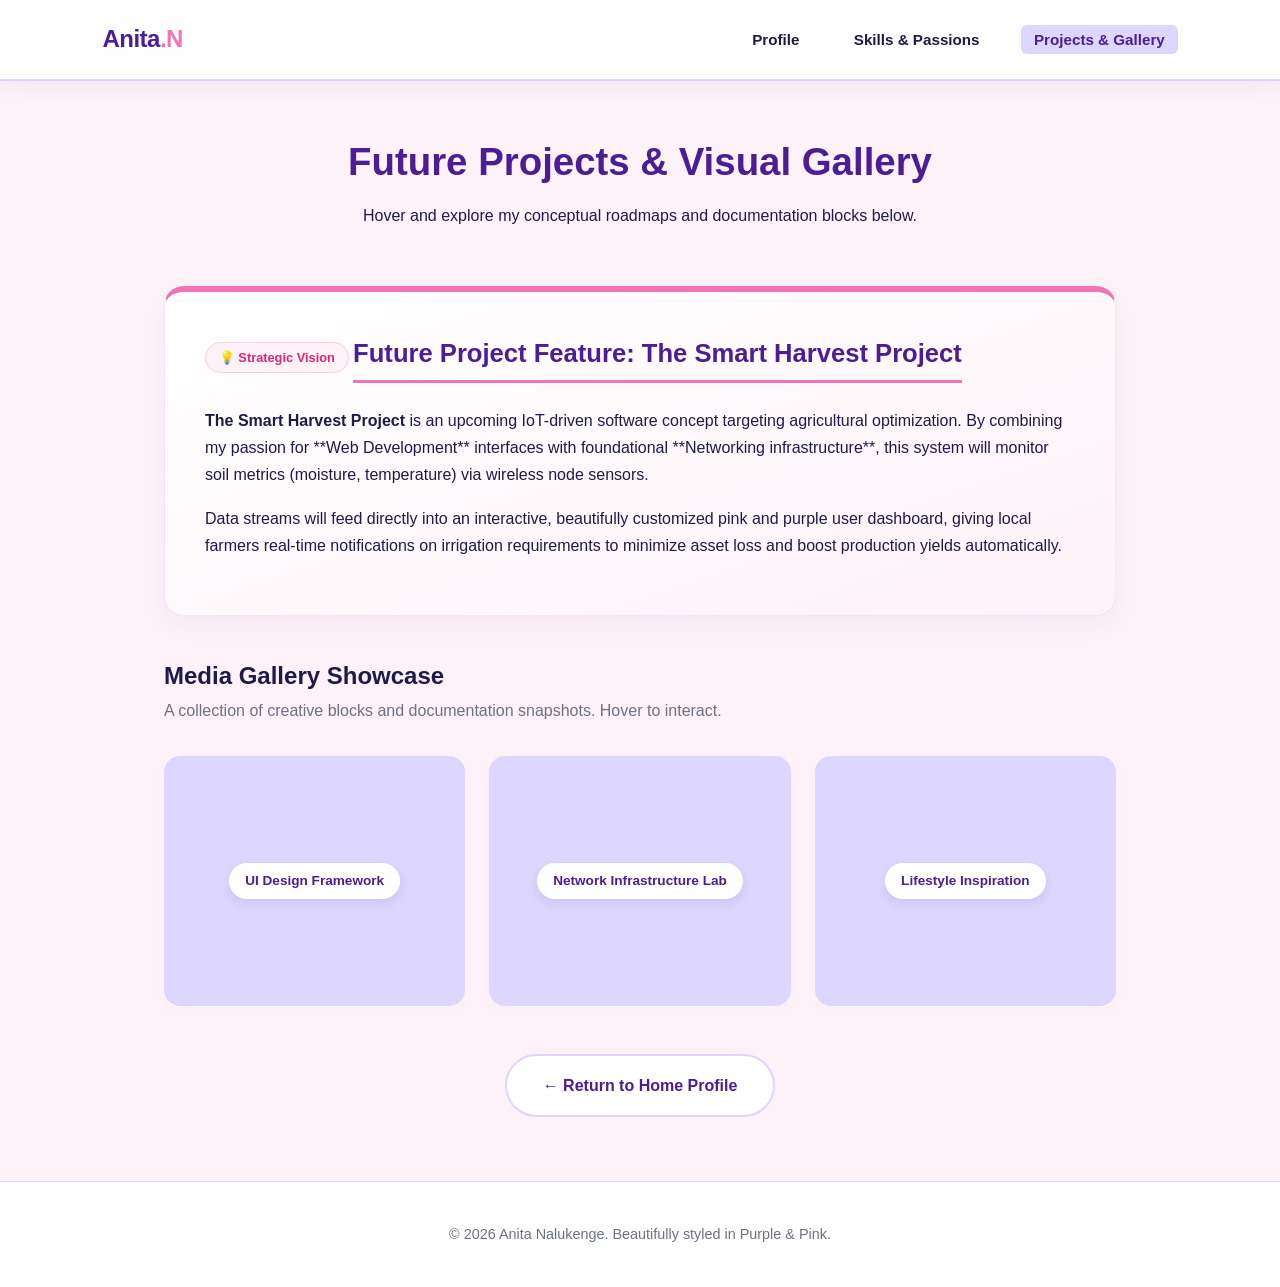
==== projects.html @ be6f803d "Initial commit of my pink and purple portfolio" ====
<!DOCTYPE html>
<html lang="en">
<head>
    <meta charset="UTF-8">
    <meta name="viewport" content="width=device-width, initial-scale=1.0">
    <title>Anita Nalukenge | Projects & Gallery</title>
    <link rel="stylesheet" href="style.css">
</head>
<body>

    <nav class="navbar">
        <div class="logo">Anita<span>.N</span></div>
        <ul class="nav-links">
            <li><a href="index.html">Profile</a></li>
            <li><a href="skills.html">Skills & Passions</a></li>
            <li><a href="projects.html" class="active">Projects & Gallery</a></li>
        </ul>
    </nav>

    <main class="container">
        
        <header class="section-header">
            <h1>Future Projects & Visual Gallery</h1>
            <p>Hover and explore my conceptual roadmaps and documentation blocks below.</p>
        </header>

        <!-- Future Projects: Smart Harvest Highlight -->
        <section class="content-block">
            <div class="card smart-harvest-card">
                <div class="achievement-badge">💡 Strategic Vision</div>
                <h2>Future Project Feature: The Smart Harvest Project</h2>
                <p><strong>The Smart Harvest Project</strong> is an upcoming IoT-driven software concept targeting agricultural optimization. By combining my passion for **Web Development** interfaces with foundational **Networking infrastructure**, this system will monitor soil metrics (moisture, temperature) via wireless node sensors.</p>
                <p>Data streams will feed directly into an interactive, beautifully customized pink and purple user dashboard, giving local farmers real-time notifications on irrigation requirements to minimize asset loss and boost production yields automatically.</p>
            </div>
        </section>

        <!-- Gallery Section with Active Photo Placeholders -->
        <section class="content-block">
            <h2>Media Gallery Showcase</h2>
            <p class="section-subtitle">A collection of creative blocks and documentation snapshots. Hover to interact.</p>
            
            <div class="interactive-gallery-grid">
                
                <!-- Active Photo Placeholder 1 -->
                <div class="gallery-card">
                    <div class="active-photo-box">
                        <span class="fallback-label">UI Design Framework</span>
                        <div class="photo-overlay">
                            <h3>Boutique Interface Layout</h3>
                            <p>Fine-tuning CSS properties for luxury brand representation on responsive modern viewports.</p>
                        </div>
                    </div>
                </div>

                <!-- Active Photo Placeholder 2 -->
                <div class="gallery-card">
                    <div class="active-photo-box">
                        <span class="fallback-label">Network Infrastructure Lab</span>
                        <div class="photo-overlay">
                            <h3>Packet Routing Nodes</h3>
                            <p>Mapping out communication channels and data delivery mechanisms for the Smart Harvest platform.</p>
                        </div>
                    </div>
                </div>

                <!-- Active Photo Placeholder 3 -->
                <div class="gallery-card">
                    <div class="active-photo-box">
                        <span class="fallback-label">Lifestyle Inspiration</span>
                        <div class="photo-overlay">
                            <h3>Aesthetic & Typography Curation</h3>
                            <p>Drawing structure, geometric balances, and styling layouts from visual restaurant decors.</p>
                        </div>
                    </div>
                </div>

            </div>
        </section>

        <!-- Loop back navigation safely -->
        <div class="page-flow-container">
            <a href="index.html" class="flow-btn back-btn">&larr; Return to Home Profile</a>
        </div>

    </main>

    <footer>
        <p>&copy; 2026 Anita Nalukenge. Beautifully styled in Purple & Pink.</p>
    </footer>

</body>
</html>
---- style.css ----
/* Color Palette Settings */
:root {
    --deep-purple: #4c1d95;    /* Vibrant Royal Purple */
    --light-purple: #ddd6fe;   /* Soft Pastel Lavender */
    --vibrant-pink: #f472b6;   /* Bright Pink Accents */
    --light-pink: #fdf2f8;     /* Ultra-Soft Warm Background */
    --card-bg: #ffffff;
    --dark-text: #1e1b4b;      /* Ink Blue/Black */
    --muted-text: #6b7280;     /* Soft slate gray */
}

/* Base Document Styling */
* {
    margin: 0;
    padding: 0;
    box-sizing: border-box;
    font-family: 'Segoe UI', Tahoma, Geneva, Verdana, sans-serif;
}

body {
    background-color: var(--light-pink);
    color: var(--dark-text);
    line-height: 1.7;
}

/* Sticky Navigation Layout */
.navbar {
    display: flex;
    justify-content: space-between;
    align-items: center;
    padding: 1.2rem 8%;
    background: rgba(255, 255, 255, 0.9);
    backdrop-filter: blur(12px);
    position: sticky;
    top: 0;
    z-index: 1000;
    box-shadow: 0 4px 20px rgba(76, 29, 149, 0.06);
    border-bottom: 2px solid var(--light-purple);
}

.navbar .logo {
    font-size: 1.5rem;
    font-weight: 800;
    color: var(--deep-purple);
    letter-spacing: -0.5px;
}

.navbar .logo span {
    color: var(--vibrant-pink);
}

.nav-links {
    display: flex;
    list-style: none;
    gap: 1.8rem;
}

.nav-links a {
    text-decoration: none;
    color: var(--dark-text);
    font-weight: 600;
    font-size: 0.95rem;
    transition: all 0.3s ease;
    padding: 0.4rem 0.8rem;
    border-radius: 6px;
}

.nav-links a:hover, .nav-links a.active {
    color: var(--deep-purple);
    background-color: var(--light-purple);
}

/* Global Content Container Layout */
.container {
    max-width: 1000px;
    margin: 0 auto;
    padding: 3rem 1.5rem;
}

.section-header {
    text-align: center;
    margin-bottom: 3.5rem;
}

.section-header h1 {
    font-size: 2.4rem;
    color: var(--deep-purple);
    margin-bottom: 0.5rem;
}

/* Card Design Engine */
.card {
    background: var(--card-bg);
    padding: 2.5rem;
    border-radius: 20px;
    box-shadow: 0 10px 25px rgba(76, 29, 149, 0.04);
    border: 1px solid rgba(221, 214, 254, 0.5);
    margin-bottom: 2.5rem;
    transition: transform 0.3s ease;
}

.card:hover {
    transform: translateY(-2px);
}

.card h2 {
    color: var(--deep-purple);
    font-size: 1.6rem;
    margin-bottom: 1.5rem;
    display: inline-block;
    border-bottom: 3px solid var(--vibrant-pink);
    padding-bottom: 0.3rem;
}

/* Page 1 Specific Layout Elements */
.hero-section {
    text-align: center;
    padding: 2rem 0;
}

.hero-badge {
    display: inline-block;
    background: var(--light-purple);
    color: var(--deep-purple);
    padding: 0.4rem 1.2rem;
    border-radius: 50px;
    font-size: 0.85rem;
    font-weight: 700;
    text-transform: uppercase;
    margin-bottom: 1rem;
    letter-spacing: 0.5px;
}

.hero-section h1 {
    font-size: 3rem;
    color: var(--deep-purple);
    margin-bottom: 0.5rem;
}

.hero-section .subtitle {
    font-size: 1.1rem;
    color: var(--vibrant-pink);
    font-weight: 600;
    margin-bottom: 2.5rem;
}

.objective-item {
    display: flex;
    gap: 1rem;
    align-items: flex-start;
    margin-bottom: 1.2rem;
}

.bullet-heart {
    color: var(--vibrant-pink);
    font-size: 1.2rem;
}

.timeline-item {
    padding-left: 1.5rem;
    border-left: 3px solid var(--light-purple);
    margin-bottom: 2rem;
    position: relative;
}

.timeline-item::before {
    content: '';
    position: absolute;
    left: -8px;
    top: 6px;
    width: 13px;
    height: 13px;
    border-radius: 50%;
    background: var(--vibrant-pink);
}

.badge-tag {
    display: inline-block;
    font-size: 0.75rem;
    font-weight: bold;
    padding: 0.2rem 0.6rem;
    border-radius: 4px;
    margin-bottom: 0.4rem;
}

.purple-tag { background: var(--light-purple); color: var(--deep-purple); }
.pink-tag { background: #fce7f3; color: #db2777; }

/* Page 2 Specific Layout Elements */
.skill-detail-box {
    background: #fafafa;
    border-radius: 12px;
    padding: 1.5rem;
    margin-bottom: 1.5rem;
    border-left: 4px solid var(--deep-purple);
}

.skill-detail-box h3 {
    margin-bottom: 0.5rem;
    color: var(--dark-text);
}

.live-reference-card {
    background: var(--light-pink);
    border: 2px dashed var(--vibrant-pink);
    border-radius: 10px;
    padding: 1.2rem;
    margin-top: 1rem;
}

.ref-badge {
    font-size: 0.7rem;
    background: var(--vibrant-pink);
    color: white;
    padding: 0.1rem 0.5rem;
    border-radius: 4px;
    font-weight: bold;
    text-transform: uppercase;
}

.live-reference-card h4 {
    margin: 0.4rem 0 0.2rem 0;
    color: var(--deep-purple);
}

.attribute-grid {
    display: grid;
    grid-template-columns: repeat(auto-fit, minmax(250px, 1fr));
    gap: 1.5rem;
    margin-top: 1.5rem;
}

.attr-pill {
    background: var(--light-pink);
    padding: 1.2rem;
    border-radius: 14px;
    display: flex;
    gap: 1rem;
    align-items: flex-start;
    border: 1px solid rgba(244, 114, 182, 0.2);
}

.attr-icon {
    font-size: 1.8rem;
    background: white;
    padding: 0.4rem;
    border-radius: 10px;
    box-shadow: 0 4px 10px rgba(0,0,0,0.02);
}

/* Page 3 Smart Harvest Styling */
.smart-harvest-card {
    border-top: 6px solid var(--vibrant-pink);
    background: linear-gradient(to bottom right, #ffffff, var(--light-pink));
}

.achievement-badge {
    background: #fdf2f8;
    color: #db2777;
    border: 1px solid #fbcfe8;
    display: inline-block;
    padding: 0.2rem 0.8rem;
    font-size: 0.8rem;
    font-weight: bold;
    border-radius: 30px;
    margin-bottom: 0.8rem;
}

.smart-harvest-card p {
    margin-bottom: 1rem;
}

/* ACTIVE PHOTO PLACEHOLDERS (Gallery Block) */
.section-subtitle {
    color: var(--muted-text);
    margin-bottom: 2rem;
}

.interactive-gallery-grid {
    display: grid;
    grid-template-columns: repeat(auto-fit, minmax(280px, 1fr));
    gap: 1.5rem;
}

.gallery-card {
    border-radius: 16px;
    overflow: hidden;
    background: white;
    box-shadow: 0 4px 15px rgba(0,0,0,0.02);
}

.active-photo-box {
    position: relative;
    height: 250px;
    /* Soft textured patterned background representing empty image slots gracefully */
    background-color: var(--light-purple);
    background-image: radial-gradient(var(--vibrant-pink) 0.6px, transparent 0.6px);
    background-size: 16px 16px;
    display: flex;
    justify-content: center;
    align-items: center;
    transition: all 0.4s cubic-bezier(0.16, 1, 0.3, 1);
}

.fallback-label {
    font-weight: bold;
    font-size: 0.85rem;
    color: var(--deep-purple);
    background: white;
    padding: 0.4rem 1rem;
    border-radius: 30px;
    box-shadow: 0 4px 10px rgba(76, 29, 149, 0.1);
    transition: opacity 0.3s ease;
}

/* Active Hover Layer CSS Overlay */
.photo-overlay {
    position: absolute;
    top: 0;
    left: 0;
    width: 100%;
    height: 100%;
    background: linear-gradient(135deg, rgba(76, 29, 149, 0.95) 0%, rgba(244, 114, 182, 0.95) 100%);
    padding: 2rem;
    display: flex;
    flex-direction: column;
    justify-content: center;
    opacity: 0;
    transform: translateY(10px);
    transition: all 0.35s ease;
}

.photo-overlay h3 {
    color: white;
    font-size: 1.2rem;
    margin-bottom: 0.5rem;
}

.photo-overlay p {
    color: var(--light-pink);
    font-size: 0.88rem;
}

/* Active Hover State Actions */
.active-photo-box:hover .fallback-label {
    opacity: 0;
}

.active-photo-box:hover .photo-overlay {
    opacity: 1;
    transform: translateY(0);
}

/* Page Interconnectivity Flow Buttons */
.page-flow-container {
    display: flex;
    justify-content: center;
    margin: 3rem 0 1rem 0;
}

.flow-btn {
    text-decoration: none;
    background: linear-gradient(135deg, var(--deep-purple) 0%, #6d28d9 100%);
    color: white;
    padding: 1rem 2.2rem;
    border-radius: 50px;
    font-weight: 700;
    box-shadow: 0 10px 20px rgba(76, 29, 149, 0.2);
    transition: all 0.3s ease;
}

.flow-btn:hover {
    transform: translateY(-3px);
    box-shadow: 0 15px 25px rgba(244, 114, 182, 0.3);
    background: linear-gradient(135deg, #6d28d9 0%, var(--vibrant-pink) 100%);
}

.flow-btn.back-btn {
    background: white;
    color: var(--deep-purple);
    border: 2px solid var(--light-purple);
    box-shadow: none;
}

.flow-btn.back-btn:hover {
    background: var(--light-purple);
    color: var(--deep-purple);
    transform: translateY(-2px);
}

/* Unified Footer Styling */
footer {
    text-align: center;
    padding: 2.5rem;
    background: white;
    color: var(--muted-text);
    font-size: 0.9rem;
    border-top: 1px solid var(--light-purple);
}
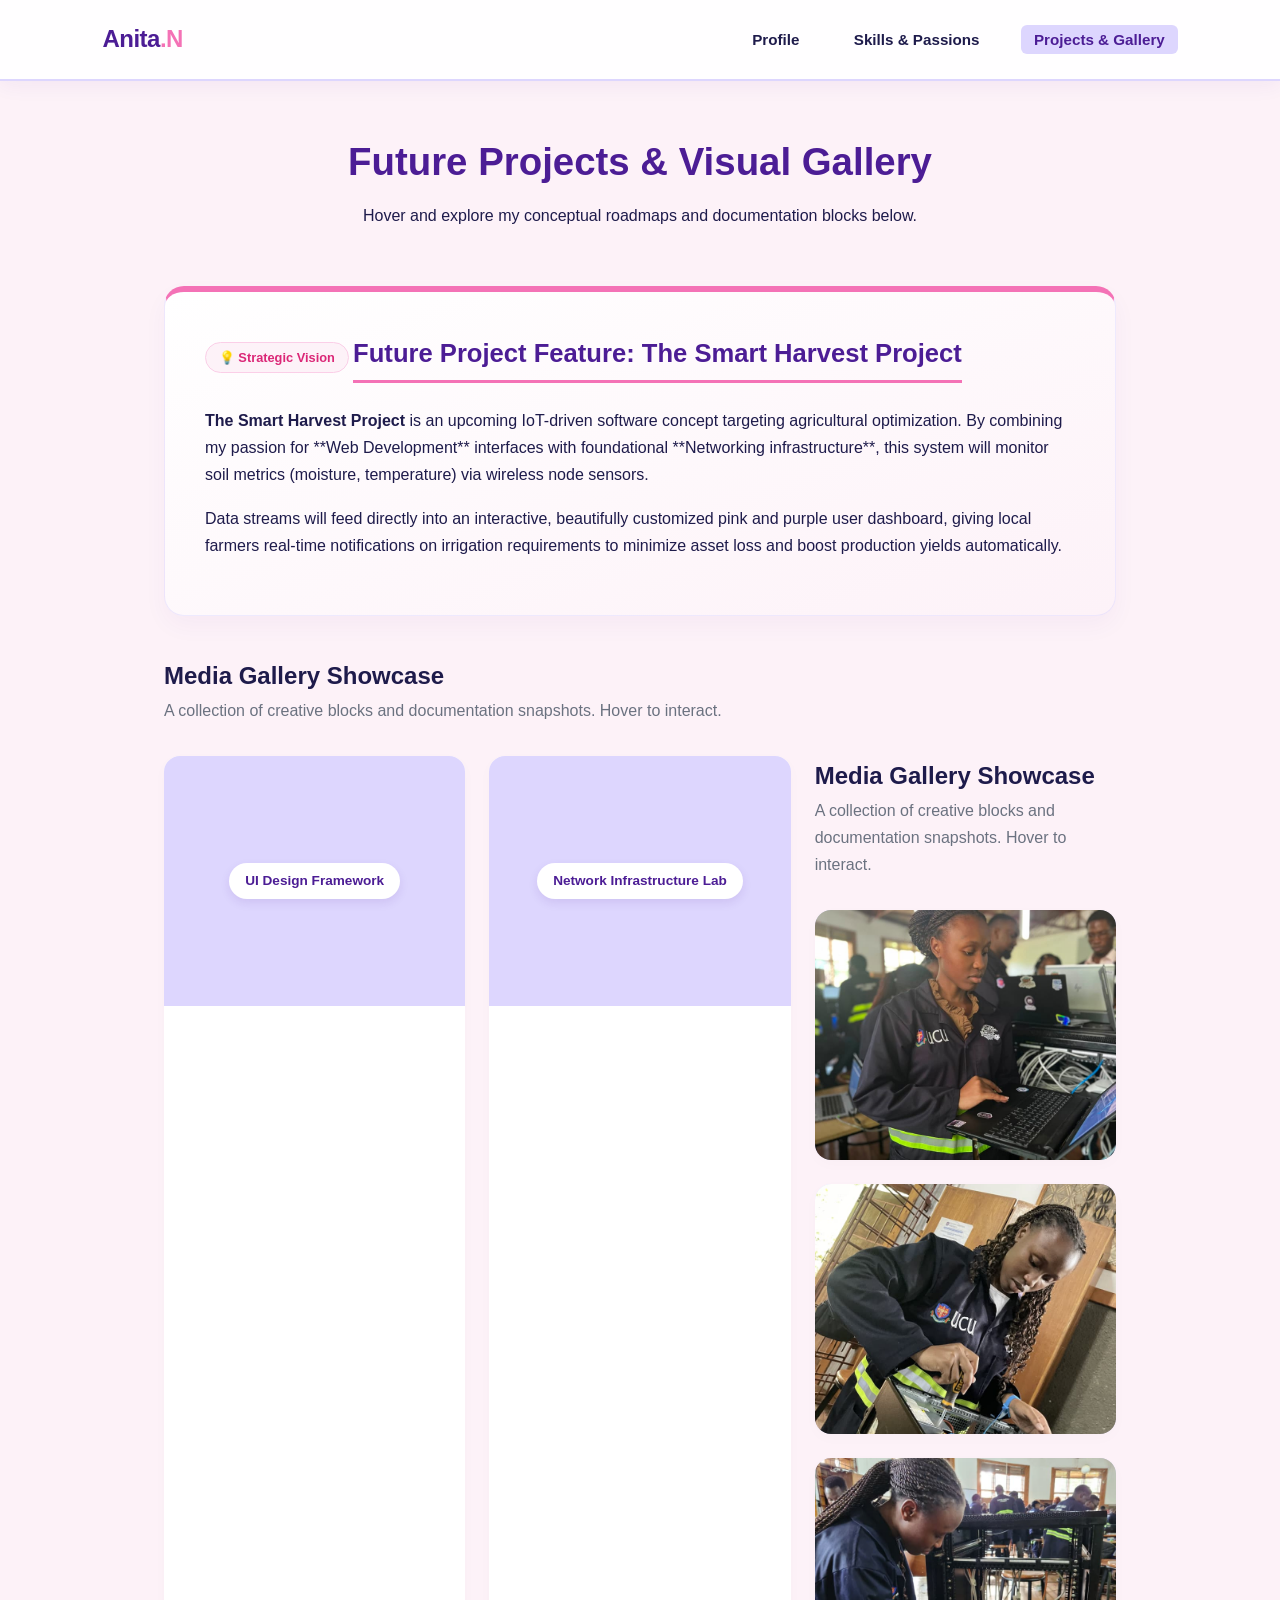
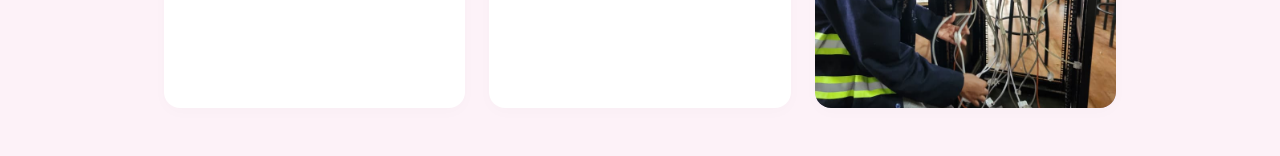
==== commit 8e62179d: "added image files directly" ====
--- a/projects.html
+++ b/projects.html
@@ -64,29 +64,44 @@
                 </div>
 
                 <!-- Active Photo Placeholder 3 -->
+                <section class="content-block">
+            <h2>Media Gallery Showcase</h2>
+            <p class="section-subtitle">A collection of creative blocks and documentation snapshots. Hover to interact.</p>
+            
+            <div class="interactive-gallery-grid">
+                
                 <div class="gallery-card">
                     <div class="active-photo-box">
-                        <span class="fallback-label">Lifestyle Inspiration</span>
+                        <img src="assets/portfolio/laptop.jpeg" alt="Anita configuring network application on laptop" class="gallery-img">
+                        
                         <div class="photo-overlay">
-                            <h3>Aesthetic & Typography Curation</h3>
-                            <p>Drawing structure, geometric balances, and styling layouts from visual restaurant decors.</p>
+                            <h3>Systems Configuration</h3>
+                            <p>Analyzing and testing user interfaces and backend routing scripts in real-time.</p>
+                        </div>
+                    </div>
+                </div>
+
+                <div class="gallery-card">
+                    <div class="active-photo-box">
+                        <img src="assets/portfolio/hardware.jpeg" alt="Anita assembling computer hardware components" class="gallery-img">
+                        
+                        <div class="photo-overlay">
+                            <h3>Hardware Architecture</h3>
+                            <p>Hands-on hardware assembly, internal component diagnostics, and system maintenance troubleshooting.</p>
+                        </div>
+                    </div>
+                </div>
+
+                <div class="gallery-card">
+                    <div class="active-photo-box">
+                        <img src="assets/portfolio/networking.jpeg" alt="Anita arranging ethernet patch panels and networking cables" class="gallery-img">
+                        
+                        <div class="photo-overlay">
+                            <h3>Infrastructure & Networking</h3>
+                            <p>Setting up baseline LAN structures, managing patch panels, and troubleshooting data delivery lines.</p>
                         </div>
                     </div>
                 </div>
 
             </div>
-        </section>
-
-        <!-- Loop back navigation safely -->
-        <div class="page-flow-container">
-            <a href="index.html" class="flow-btn back-btn">&larr; Return to Home Profile</a>
-        </div>
-
-    </main>
-
-    <footer>
-        <p>&copy; 2026 Anita Nalukenge. Beautifully styled in Purple & Pink.</p>
-    </footer>
-
-</body>
-</html>+        </section>
--- a/style.css
+++ b/style.css
@@ -396,4 +396,19 @@
     color: var(--muted-text);
     font-size: 0.9rem;
     border-top: 1px solid var(--light-purple);
+}
+/* Makes sure our real gallery images look stunning */
+.gallery-img {
+    width: 100%;
+    height: 100%;
+    object-fit: cover; /* Crops the image perfectly to fit the box framework */
+    position: absolute;
+    top: 0;
+    left: 0;
+    z-index: 1;
+}
+
+/* Forces the overlay text to sit on top of the image when you hover */
+.photo-overlay {
+    z-index: 2;
 }
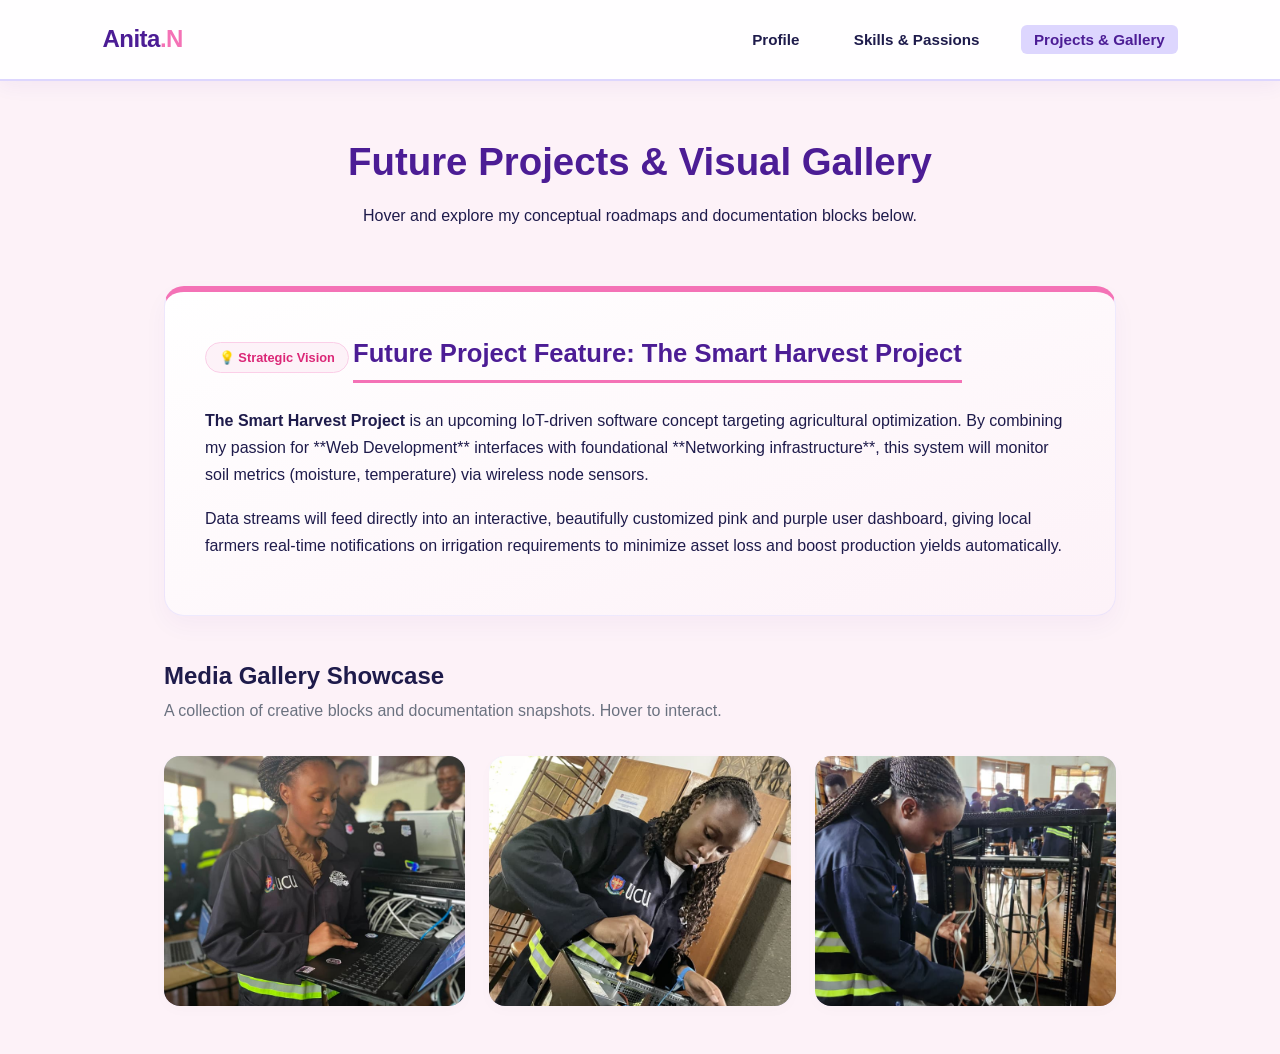
==== commit 311d0fa7: "Remove duplicate empty gallery section from projects.html" ====
--- a/projects.html
+++ b/projects.html
@@ -34,37 +34,7 @@
             </div>
         </section>
 
-        <!-- Gallery Section with Active Photo Placeholders -->
         <section class="content-block">
-            <h2>Media Gallery Showcase</h2>
-            <p class="section-subtitle">A collection of creative blocks and documentation snapshots. Hover to interact.</p>
-            
-            <div class="interactive-gallery-grid">
-                
-                <!-- Active Photo Placeholder 1 -->
-                <div class="gallery-card">
-                    <div class="active-photo-box">
-                        <span class="fallback-label">UI Design Framework</span>
-                        <div class="photo-overlay">
-                            <h3>Boutique Interface Layout</h3>
-                            <p>Fine-tuning CSS properties for luxury brand representation on responsive modern viewports.</p>
-                        </div>
-                    </div>
-                </div>
-
-                <!-- Active Photo Placeholder 2 -->
-                <div class="gallery-card">
-                    <div class="active-photo-box">
-                        <span class="fallback-label">Network Infrastructure Lab</span>
-                        <div class="photo-overlay">
-                            <h3>Packet Routing Nodes</h3>
-                            <p>Mapping out communication channels and data delivery mechanisms for the Smart Harvest platform.</p>
-                        </div>
-                    </div>
-                </div>
-
-                <!-- Active Photo Placeholder 3 -->
-                <section class="content-block">
             <h2>Media Gallery Showcase</h2>
             <p class="section-subtitle">A collection of creative blocks and documentation snapshots. Hover to interact.</p>
             
@@ -104,4 +74,8 @@
                 </div>
 
             </div>
-        </section>+        </section>
+    </main>
+
+</body>
+</html>
